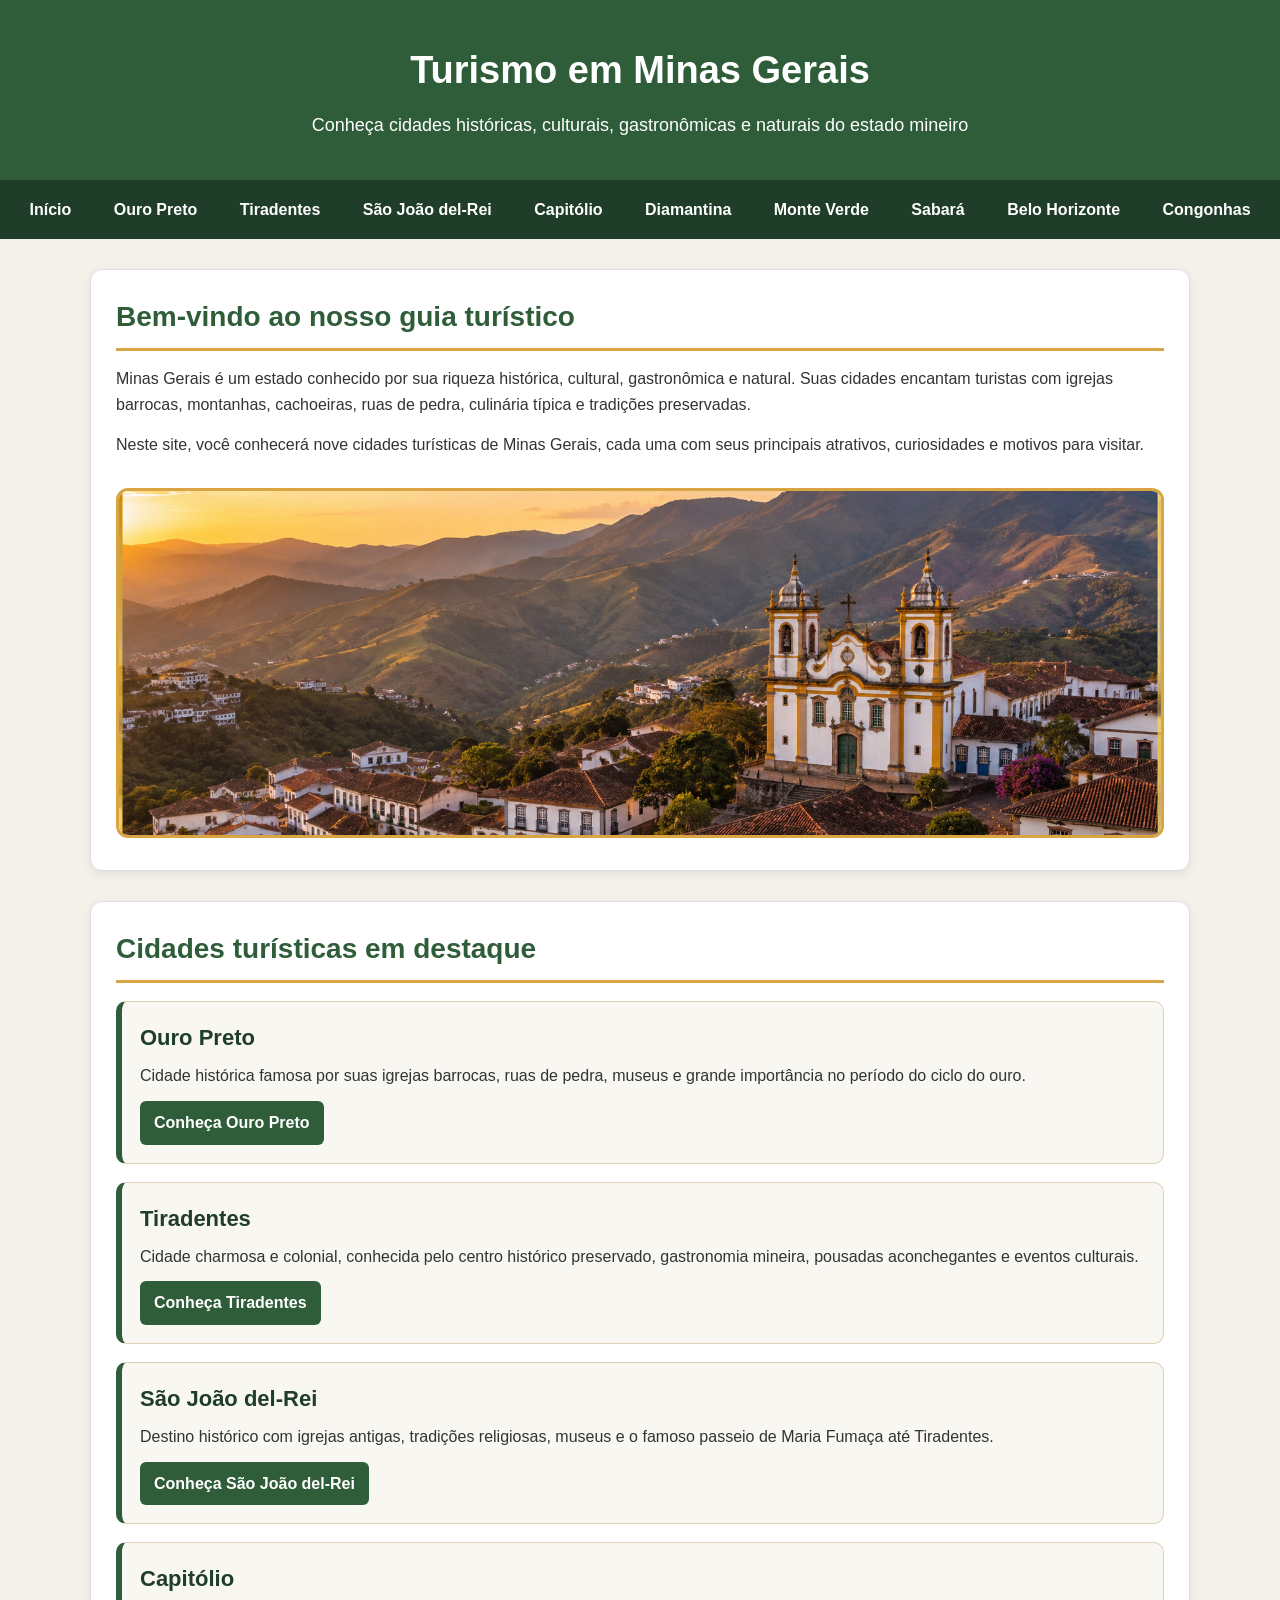
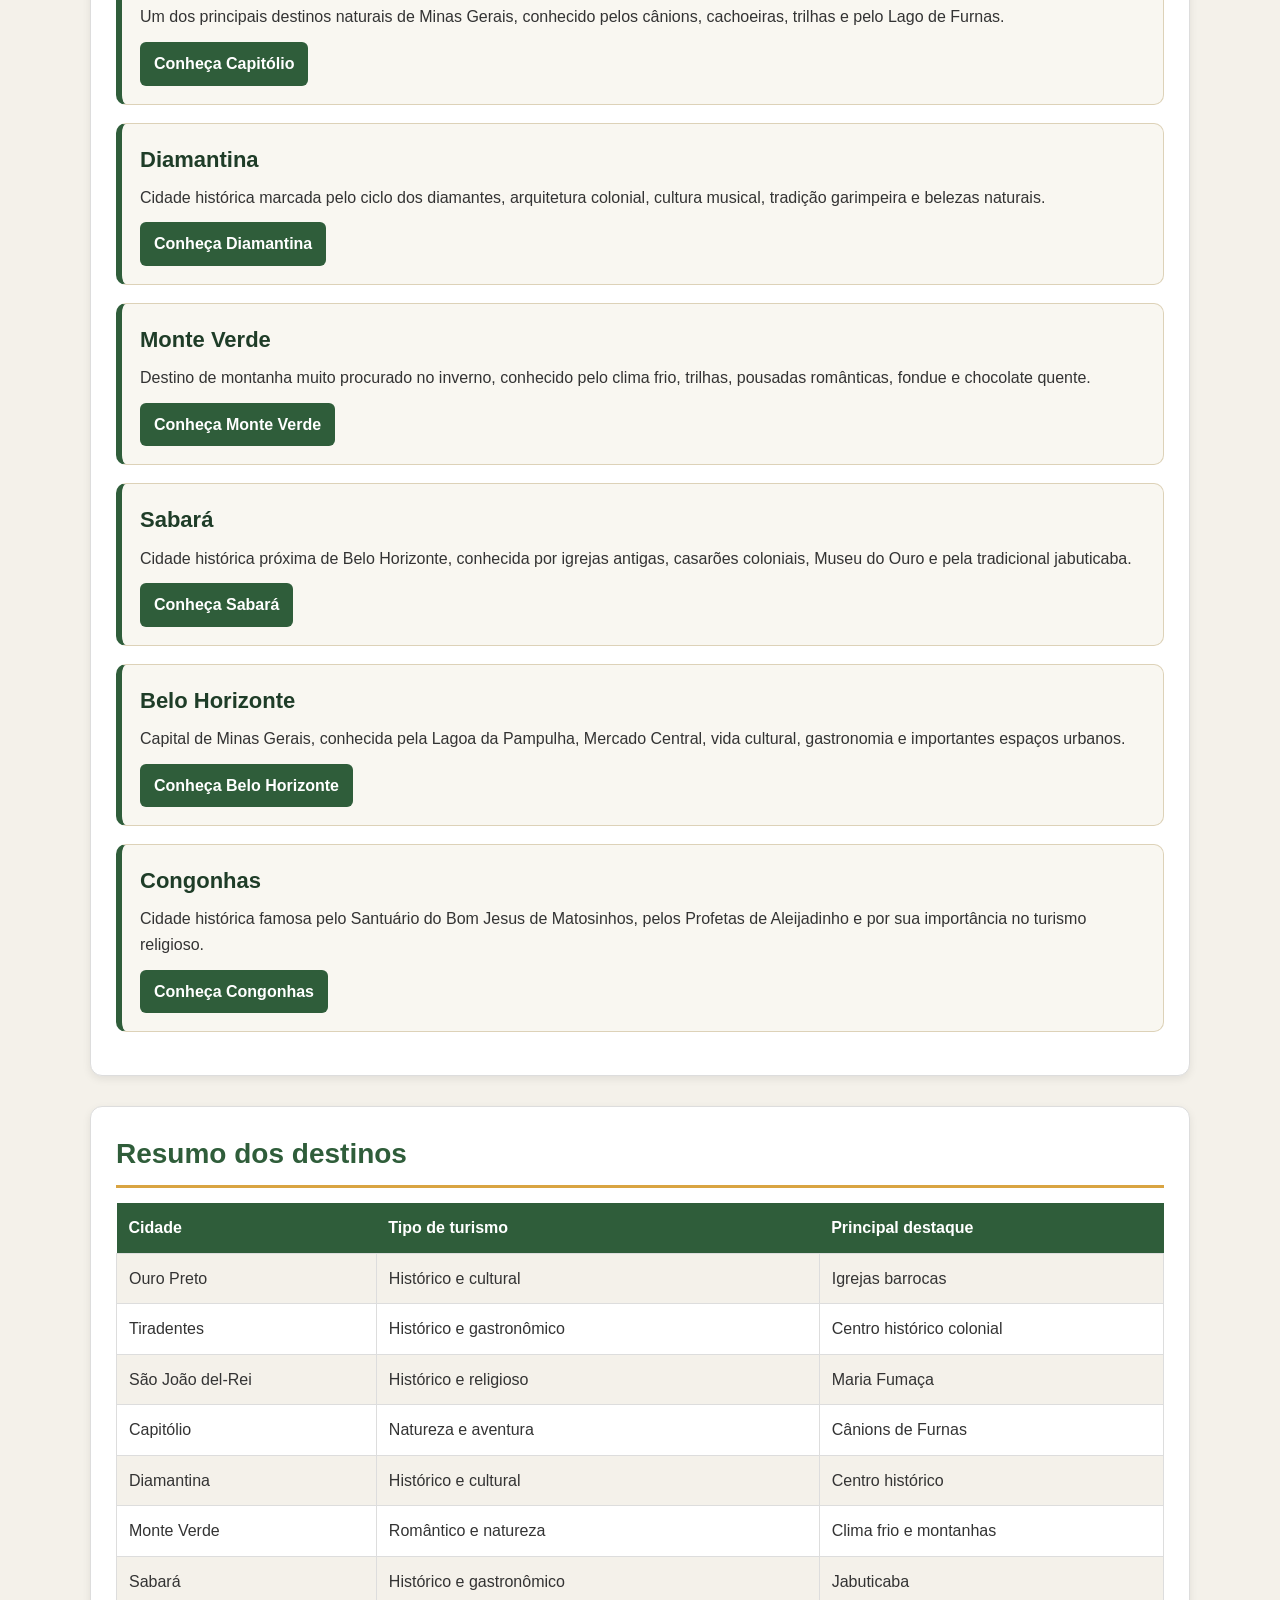
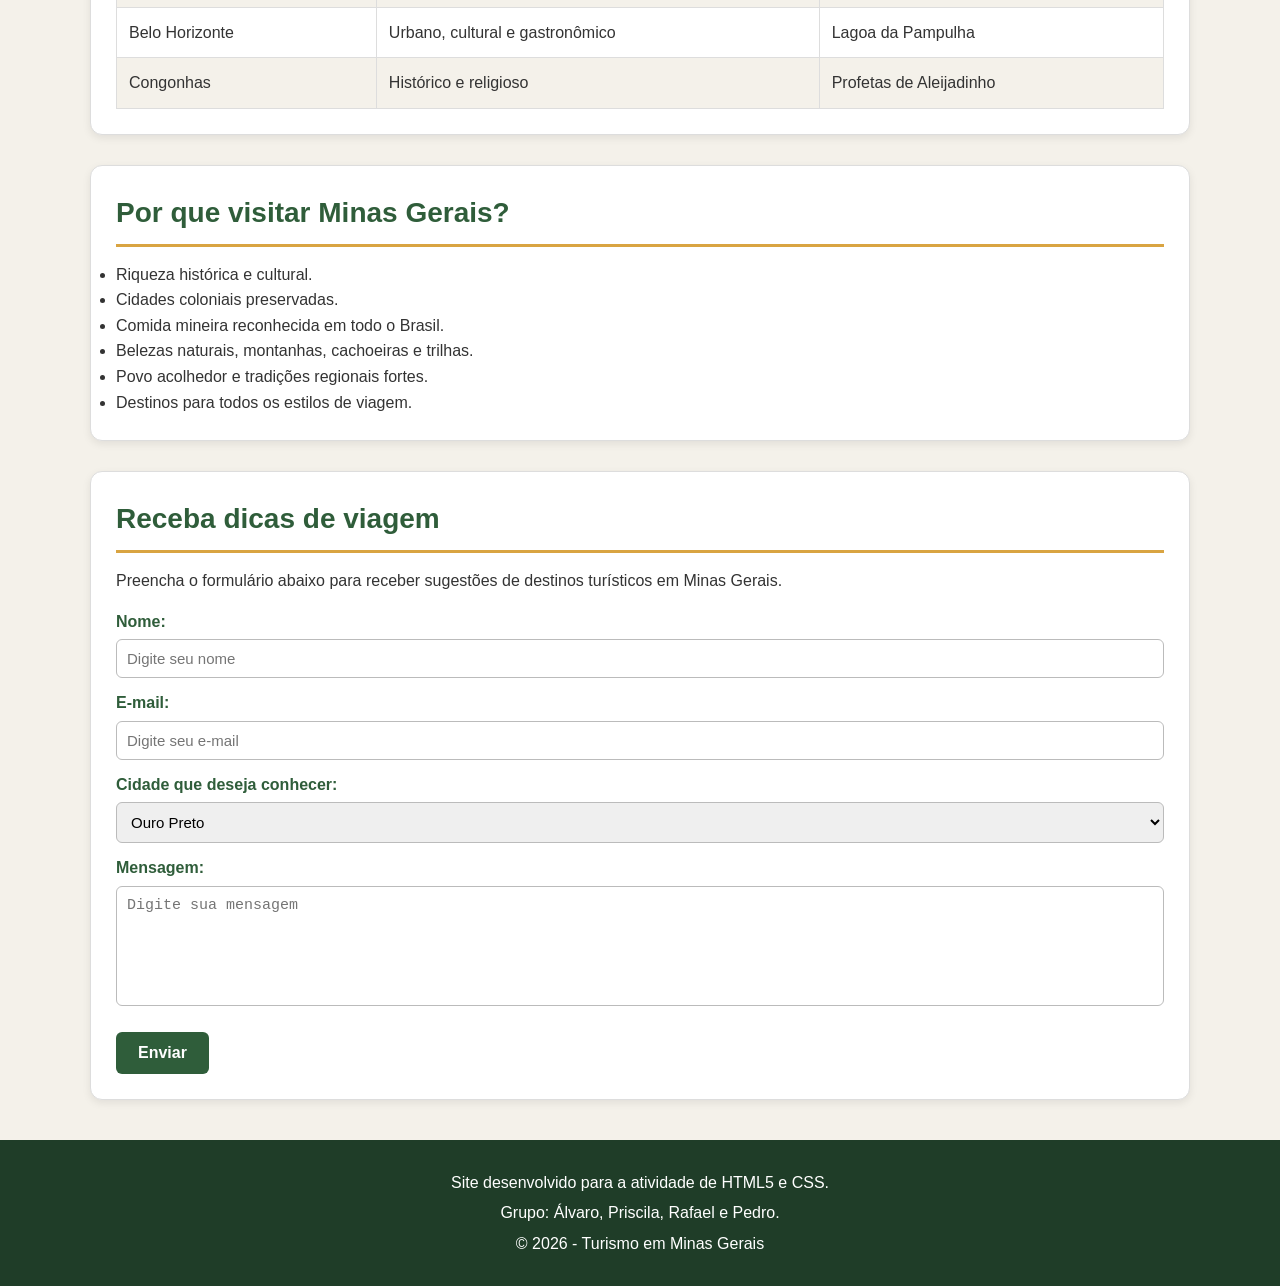
==== index.html @ 2f678bb5 "Primeira versão do site Turismo Minas Gerais" ====
<!DOCTYPE html>
<html lang="pt-BR">

<head>
    <meta charset="UTF-8">
    <meta name="viewport" content="width=device-width, initial-scale=1.0">
    <title>Turismo em Minas Gerais</title>

    <!-- CSS externo -->
    <link rel="stylesheet" href="style.css">
</head>

<body>

    <!-- Cabeçalho do site -->
    <header>
        <h1>Turismo em Minas Gerais</h1>
        <p>Conheça cidades históricas, culturais, gastronômicas e naturais do estado mineiro</p>
    </header>

    <!-- Menu de navegação -->
    <nav>
        <ul>
            <li><a href="index.html">Início</a></li>
            <li><a href="ouro-preto.html">Ouro Preto</a></li>
            <li><a href="tiradentes.html">Tiradentes</a></li>
            <li><a href="sao-joao-del-rei.html">São João del-Rei</a></li>
            <li><a href="capitolio.html">Capitólio</a></li>
            <li><a href="diamantina.html">Diamantina</a></li>
            <li><a href="monte-verde.html">Monte Verde</a></li>
            <li><a href="sabara.html">Sabará</a></li>
            <li><a href="belo-horizonte.html">Belo Horizonte</a></li>
            <li><a href="congonhas.html">Congonhas</a></li>
        </ul>
    </nav>

    <!-- Conteúdo principal -->
    <main>

        <!-- Apresentação inicial -->
        <section id="apresentacao">
            <h2>Bem-vindo ao nosso guia turístico</h2>

            <p>
                Minas Gerais é um estado conhecido por sua riqueza histórica, cultural,
                gastronômica e natural. Suas cidades encantam turistas com igrejas barrocas,
                montanhas, cachoeiras, ruas de pedra, culinária típica e tradições preservadas.
            </p>

            <p>
                Neste site, você conhecerá nove cidades turísticas de Minas Gerais,
                cada uma com seus principais atrativos, curiosidades e motivos para visitar.
            </p>

            <img src="imagemminas1.jpg" alt="Paisagem turística de Minas Gerais">
        </section>

        <!-- Seção das cidades -->
        <section id="cidades">
            <h2>Cidades turísticas em destaque</h2>

            <article class="card-cidade">
                <h3>Ouro Preto</h3>
                <p>
                    Cidade histórica famosa por suas igrejas barrocas, ruas de pedra,
                    museus e grande importância no período do ciclo do ouro.
                </p>
                <a href="ouro-preto.html">Conheça Ouro Preto</a>
            </article>

            <article class="card-cidade">
                <h3>Tiradentes</h3>
                <p>
                    Cidade charmosa e colonial, conhecida pelo centro histórico preservado,
                    gastronomia mineira, pousadas aconchegantes e eventos culturais.
                </p>
                <a href="tiradentes.html">Conheça Tiradentes</a>
            </article>

            <article class="card-cidade">
                <h3>São João del-Rei</h3>
                <p>
                    Destino histórico com igrejas antigas, tradições religiosas,
                    museus e o famoso passeio de Maria Fumaça até Tiradentes.
                </p>
                <a href="sao-joao-del-rei.html">Conheça São João del-Rei</a>
            </article>

            <article class="card-cidade">
                <h3>Capitólio</h3>
                <p>
                    Um dos principais destinos naturais de Minas Gerais, conhecido
                    pelos cânions, cachoeiras, trilhas e pelo Lago de Furnas.
                </p>
                <a href="capitolio.html">Conheça Capitólio</a>
            </article>

            <article class="card-cidade">
                <h3>Diamantina</h3>
                <p>
                    Cidade histórica marcada pelo ciclo dos diamantes, arquitetura colonial,
                    cultura musical, tradição garimpeira e belezas naturais.
                </p>
                <a href="diamantina.html">Conheça Diamantina</a>
            </article>

            <article class="card-cidade">
                <h3>Monte Verde</h3>
                <p>
                    Destino de montanha muito procurado no inverno, conhecido pelo clima frio,
                    trilhas, pousadas românticas, fondue e chocolate quente.
                </p>
                <a href="monte-verde.html">Conheça Monte Verde</a>
            </article>

            <article class="card-cidade">
                <h3>Sabará</h3>
                <p>
                    Cidade histórica próxima de Belo Horizonte, conhecida por igrejas antigas,
                    casarões coloniais, Museu do Ouro e pela tradicional jabuticaba.
                </p>
                <a href="sabara.html">Conheça Sabará</a>
            </article>

            <article class="card-cidade">
                <h3>Belo Horizonte</h3>
                <p>
                    Capital de Minas Gerais, conhecida pela Lagoa da Pampulha,
                    Mercado Central, vida cultural, gastronomia e importantes espaços urbanos.
                </p>
                <a href="belo-horizonte.html">Conheça Belo Horizonte</a>
            </article>

            <article class="card-cidade">
                <h3>Congonhas</h3>
                <p>
                    Cidade histórica famosa pelo Santuário do Bom Jesus de Matosinhos,
                    pelos Profetas de Aleijadinho e por sua importância no turismo religioso.
                </p>
                <a href="congonhas.html">Conheça Congonhas</a>
            </article>
        </section>

        <!-- Tabela comparativa -->
        <section id="resumo">
            <h2>Resumo dos destinos</h2>

            <table>
                <tr>
                    <th>Cidade</th>
                    <th>Tipo de turismo</th>
                    <th>Principal destaque</th>
                </tr>

                <tr>
                    <td>Ouro Preto</td>
                    <td>Histórico e cultural</td>
                    <td>Igrejas barrocas</td>
                </tr>

                <tr>
                    <td>Tiradentes</td>
                    <td>Histórico e gastronômico</td>
                    <td>Centro histórico colonial</td>
                </tr>

                <tr>
                    <td>São João del-Rei</td>
                    <td>Histórico e religioso</td>
                    <td>Maria Fumaça</td>
                </tr>

                <tr>
                    <td>Capitólio</td>
                    <td>Natureza e aventura</td>
                    <td>Cânions de Furnas</td>
                </tr>

                <tr>
                    <td>Diamantina</td>
                    <td>Histórico e cultural</td>
                    <td>Centro histórico</td>
                </tr>

                <tr>
                    <td>Monte Verde</td>
                    <td>Romântico e natureza</td>
                    <td>Clima frio e montanhas</td>
                </tr>

                <tr>
                    <td>Sabará</td>
                    <td>Histórico e gastronômico</td>
                    <td>Jabuticaba</td>
                </tr>

                <tr>
                    <td>Belo Horizonte</td>
                    <td>Urbano, cultural e gastronômico</td>
                    <td>Lagoa da Pampulha</td>
                </tr>

                <tr>
                    <td>Congonhas</td>
                    <td>Histórico e religioso</td>
                    <td>Profetas de Aleijadinho</td>
                </tr>
            </table>
        </section>

        <!-- Lista de motivos para visitar Minas Gerais -->
        <section id="motivos">
            <h2>Por que visitar Minas Gerais?</h2>

            <ul>
                <li>Riqueza histórica e cultural.</li>
                <li>Cidades coloniais preservadas.</li>
                <li>Comida mineira reconhecida em todo o Brasil.</li>
                <li>Belezas naturais, montanhas, cachoeiras e trilhas.</li>
                <li>Povo acolhedor e tradições regionais fortes.</li>
                <li>Destinos para todos os estilos de viagem.</li>
            </ul>
        </section>

        <!-- Formulário -->
        <section id="formulario">
            <h2>Receba dicas de viagem</h2>

            <p>
                Preencha o formulário abaixo para receber sugestões de destinos turísticos
                em Minas Gerais.
            </p>

            <form>
                <label for="nome">Nome:</label>
                <input type="text" id="nome" name="nome" placeholder="Digite seu nome">

                <label for="email">E-mail:</label>
                <input type="email" id="email" name="email" placeholder="Digite seu e-mail">

                <label for="cidade">Cidade que deseja conhecer:</label>
                <select id="cidade" name="cidade">
                    <option value="ouro-preto">Ouro Preto</option>
                    <option value="tiradentes">Tiradentes</option>
                    <option value="sao-joao-del-rei">São João del-Rei</option>
                    <option value="capitolio">Capitólio</option>
                    <option value="diamantina">Diamantina</option>
                    <option value="monte-verde">Monte Verde</option>
                    <option value="sabara">Sabará</option>
                    <option value="belo-horizonte">Belo Horizonte</option>
                    <option value="congonhas">Congonhas</option>
                </select>

                <label for="mensagem">Mensagem:</label>
                <textarea id="mensagem" name="mensagem" placeholder="Digite sua mensagem"></textarea>

                <button type="submit">Enviar</button>
            </form>
        </section>

    </main>

    <!-- Rodapé -->
    <footer>
        <p>Site desenvolvido para a atividade de HTML5 e CSS.</p>
        <p>Grupo: Álvaro, Priscila, Rafael e Pedro.</p>
        <p>&copy; 2026 - Turismo em Minas Gerais</p>
    </footer>

</body>

</html>
---- style.css ----
/* ============================= */
/* CONFIGURAÇÃO GERAL DO SITE */
/* ============================= */

* {
    margin: 0;
    padding: 0;
    box-sizing: border-box;
}

body {
    font-family: Arial, Helvetica, sans-serif;
    background-color: #f4f1ea;
    color: #333333;
    line-height: 1.6;
}

/* ============================= */
/* CABEÇALHO */
/* ============================= */

header {
    background-color: #2f5d3a;
    color: white;
    text-align: center;
    padding: 40px 20px;
}

header h1 {
    font-size: 38px;
    margin-bottom: 10px;
}

header p {
    font-size: 18px;
}

/* ============================= */
/* MENU DE NAVEGAÇÃO */
/* ============================= */

nav {
    background-color: #1f3d28;
    padding: 12px 0;
}

nav ul {
    list-style: none;
    text-align: center;
}

nav ul li {
    display: inline-block;
    margin: 5px;
}

nav ul li a {
    color: white;
    text-decoration: none;
    padding: 10px 14px;
    border-radius: 6px;
    font-weight: bold;
    transition: 0.3s;
}

/* Hover obrigatório no CSS */
nav ul li a:hover {
    background-color: #d9a441;
    color: #1f3d28;
}

/* ============================= */
/* CONTEÚDO PRINCIPAL */
/* ============================= */

main {
    width: 90%;
    max-width: 1100px;
    margin: 30px auto;
}

/* Estilização das seções */
section {
    background-color: white;
    padding: 25px;
    margin-bottom: 30px;
    border-radius: 12px;
    border: 1px solid #dddddd;
    box-shadow: 0 3px 8px rgba(0, 0, 0, 0.08);
}

section h2 {
    color: #2f5d3a;
    font-size: 28px;
    margin-bottom: 15px;
    border-bottom: 3px solid #d9a441;
    padding-bottom: 8px;
}

section p {
    margin-bottom: 15px;
    font-size: 16px;
}

/* Imagem principal */
section img {
    width: 100%;
    height: 350px;
    object-fit: cover;
    border-radius: 12px;
    border: 3px solid #d9a441;
    margin-top: 15px;

}

/* ============================= */
/* CARDS DAS CIDADES */
/* ============================= */

article {
    background-color: #f9f7f1;
    border: 1px solid #ddd2b8;
    border-left: 6px solid #2f5d3a;
    padding: 18px;
    margin: 18px 0;
    border-radius: 10px;
}

article h3 {
    color: #1f3d28;
    font-size: 22px;
    margin-bottom: 8px;
}

article p {
    margin-bottom: 12px;
}

article a {
    display: inline-block;
    background-color: #2f5d3a;
    color: white;
    text-decoration: none;
    padding: 9px 14px;
    border-radius: 6px;
    font-weight: bold;
    transition: 0.3s;
}

article a:hover {
    background-color: #d9a441;
    color: #1f3d28;
}

/* ============================= */
/* TABELA */
/* ============================= */

table {
    width: 100%;
    border-collapse: collapse;
    margin-top: 15px;
}

table th {
    background-color: #2f5d3a;
    color: white;
    padding: 12px;
    text-align: left;
}

table td {
    padding: 12px;
    border: 1px solid #dddddd;
}

table tr:nth-child(even) {
    background-color: #f4f1ea;
}

table tr:hover {
    background-color: #efe2bd;
}

/* ============================= */
/* FORMULÁRIO */
/* ============================= */

form {
    margin-top: 15px;
}

label {
    display: block;
    font-weight: bold;
    margin-top: 12px;
    color: #2f5d3a;
}

input,
select,
textarea {
    width: 100%;
    padding: 10px;
    margin-top: 5px;
    border: 1px solid #bbbbbb;
    border-radius: 6px;
    font-size: 15px;
}

textarea {
    height: 120px;
    resize: none;
}

input:focus,
select:focus,
textarea:focus {
    outline: none;
    border-color: #2f5d3a;
    box-shadow: 0 0 5px rgba(47, 93, 58, 0.4);
}

button {
    margin-top: 18px;
    background-color: #2f5d3a;
    color: white;
    border: none;
    padding: 12px 22px;
    border-radius: 6px;
    font-size: 16px;
    font-weight: bold;
    cursor: pointer;
    transition: 0.3s;
}

button:hover {
    background-color: #d9a441;
    color: #1f3d28;
}

/* ============================= */
/* RODAPÉ */
/* ============================= */

footer {
    background-color: #1f3d28;
    color: white;
    text-align: center;
    padding: 25px 15px;
    margin-top: 40px;
}

footer p {
    margin: 5px 0;
}

/* ============================= */
/* EXEMPLOS DE CLASSE E ID */
/* ============================= */

/* Classe que pode ser usada em cards ou destaques */
.destaque {
    background-color: #efe2bd;
    border-left: 5px solid #d9a441;
    padding: 15px;
    border-radius: 8px;
}

/* ID que pode ser usado em uma área principal da página */
#banner-principal {
    background-color: #2f5d3a;
    color: white;
    padding: 30px;
    border-radius: 12px;
}

/* ============================= */
/* RESPONSIVIDADE BÁSICA */
/* ============================= */

@media (max-width: 768px) {
    header h1 {
        font-size: 30px;
    }

    header p {
        font-size: 16px;
    }

    nav ul li {
        display: block;
        margin: 8px 0;
    }

    main {
        width: 95%;
    }

    section {
        padding: 18px;
    }

    section h2 {
        font-size: 24px;
    }

    table {
        font-size: 14px;
    }
}
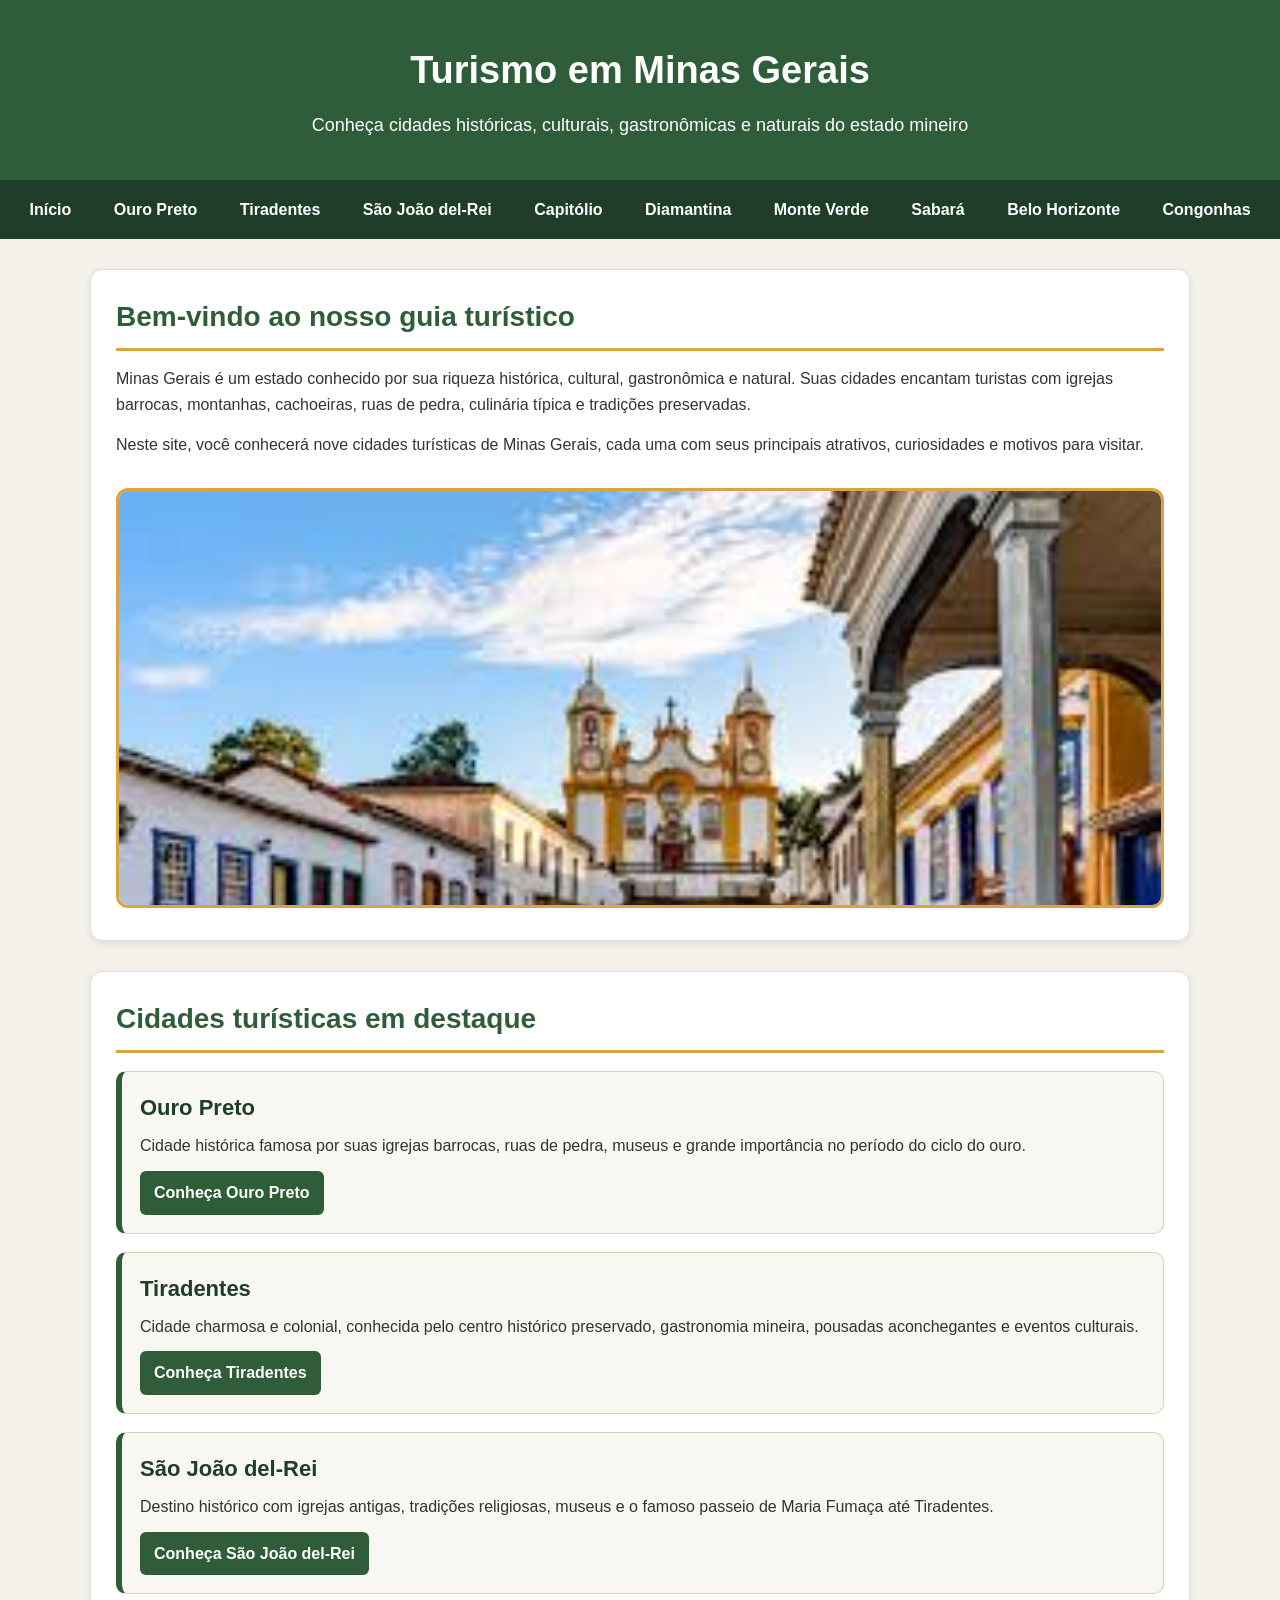
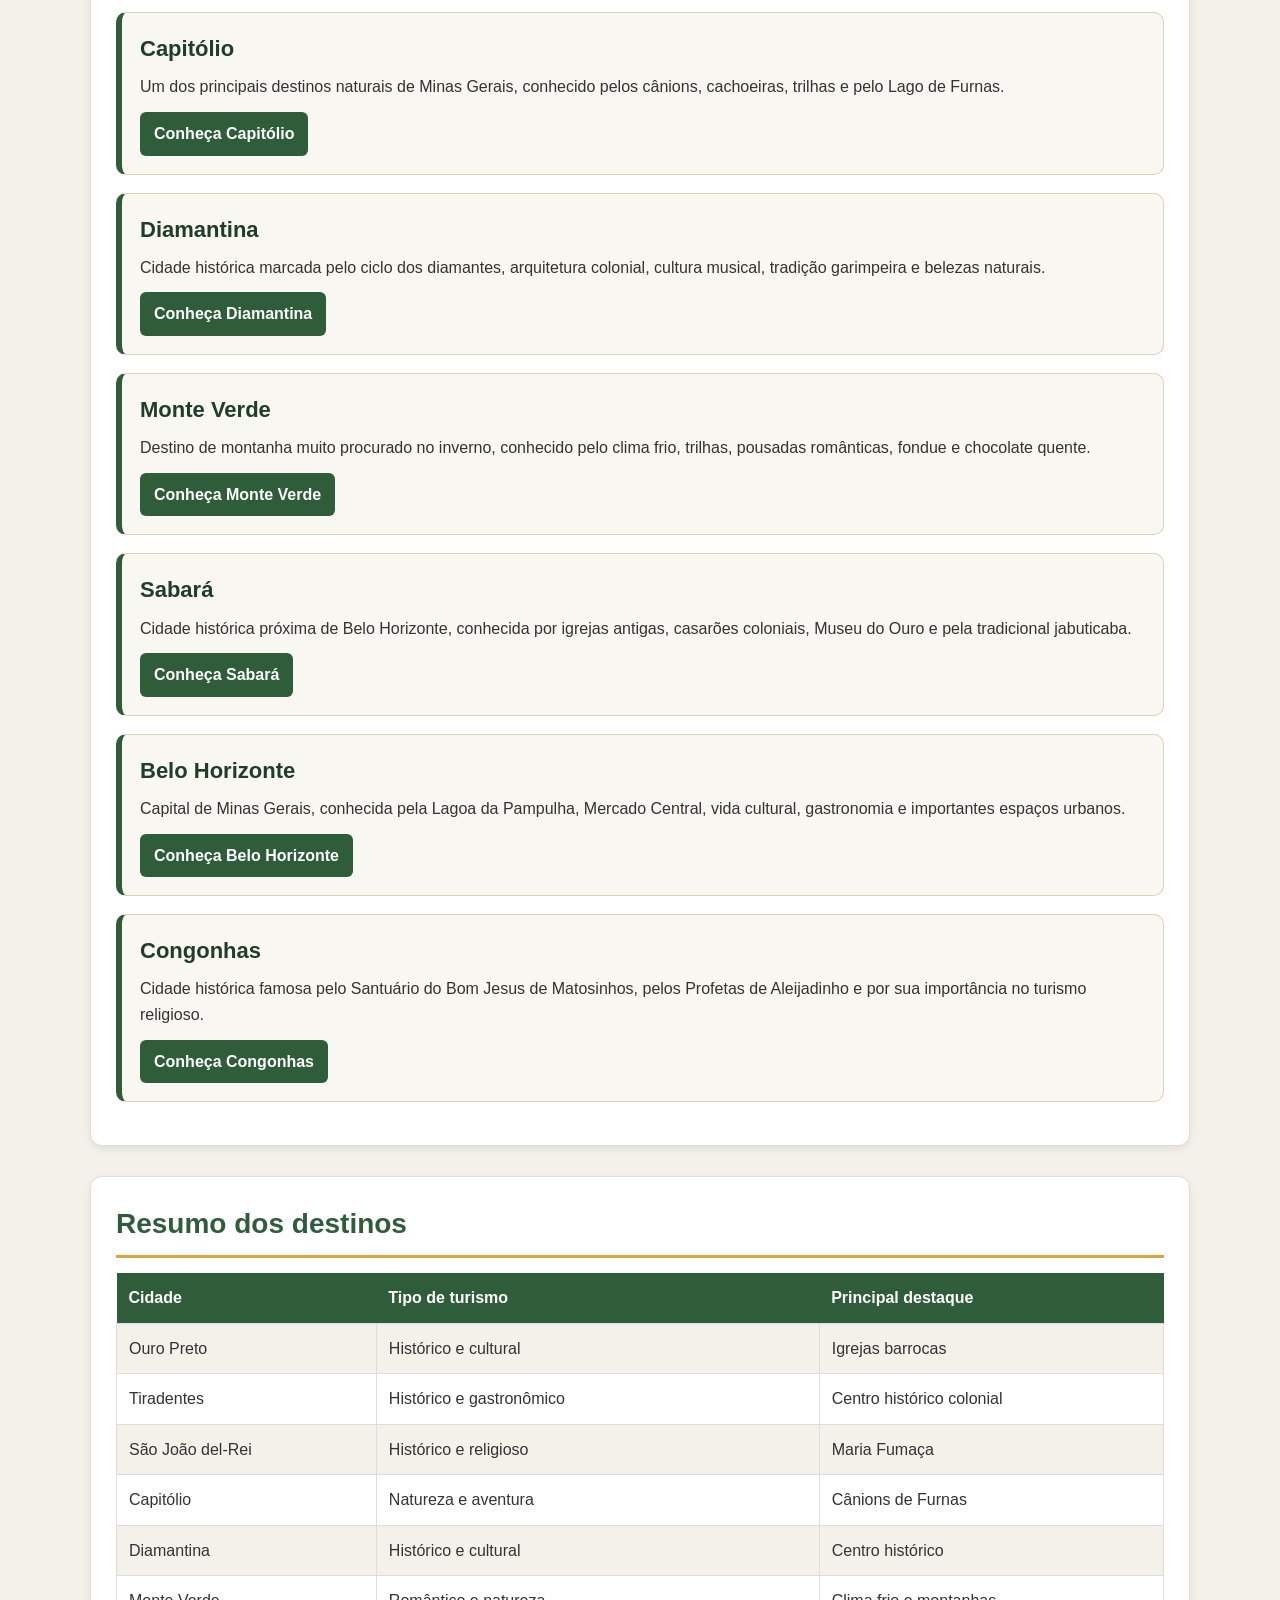
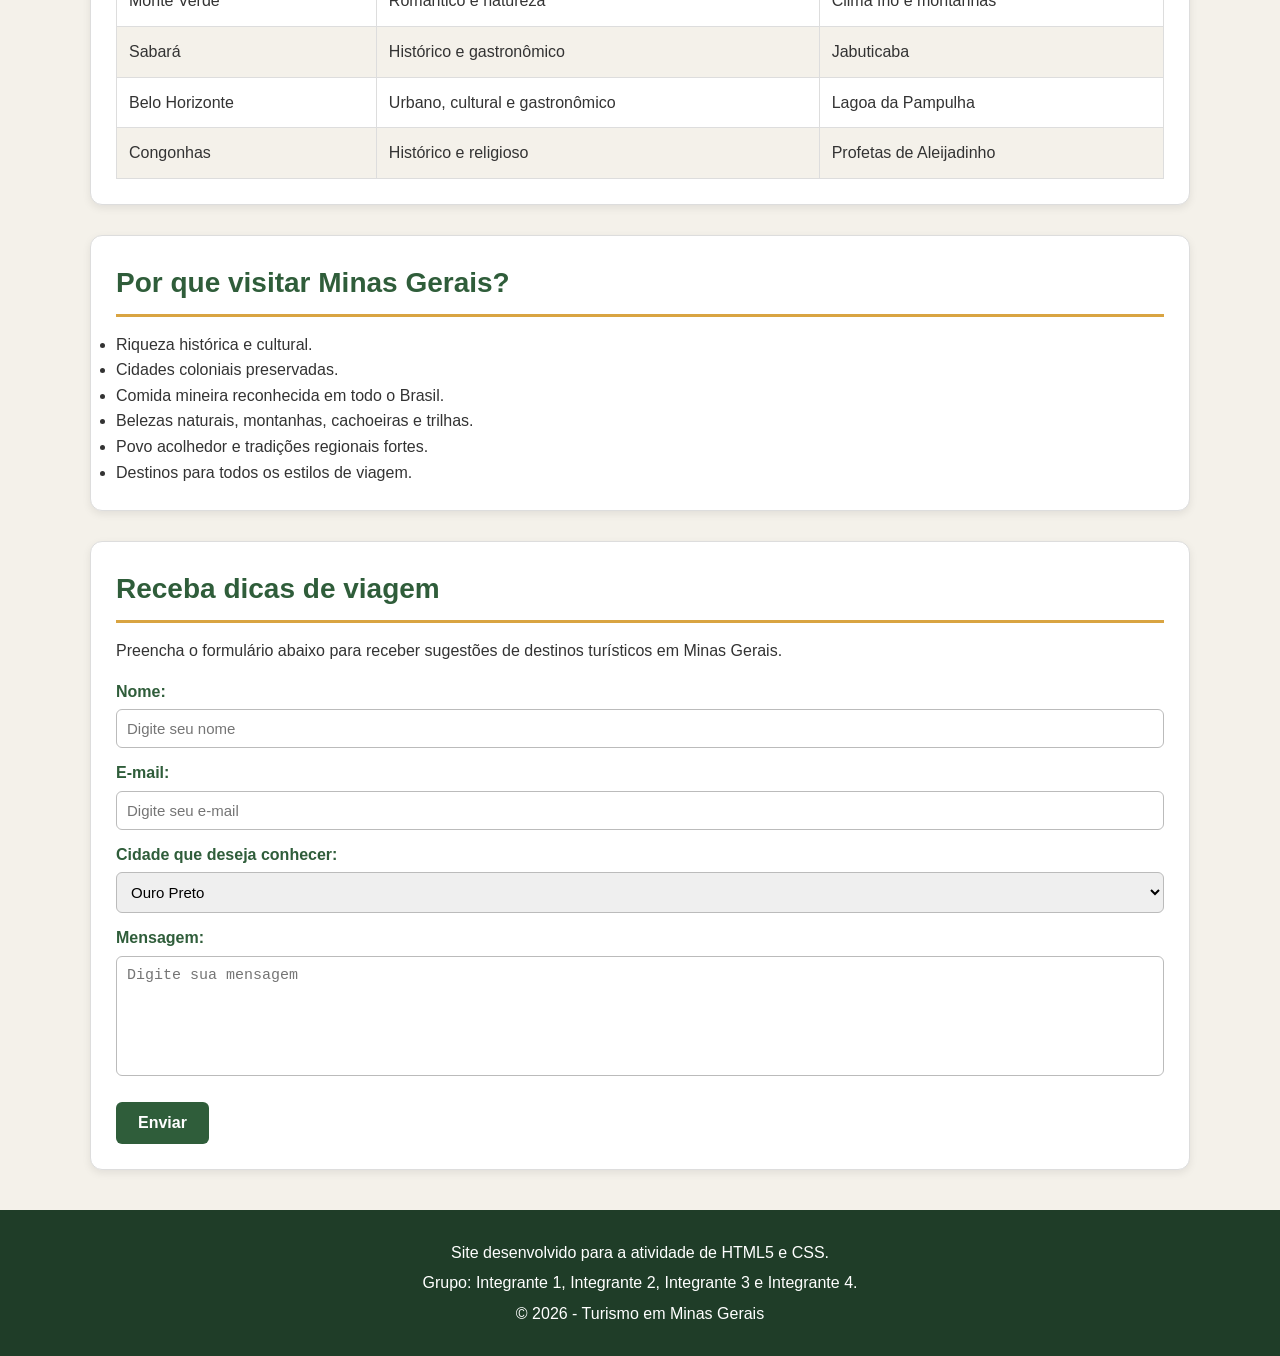
==== commit c5713ba0: "Atualização dos arquivos do projeto" ====
--- a/index.html
+++ b/index.html
@@ -52,7 +52,7 @@
                 cada uma com seus principais atrativos, curiosidades e motivos para visitar.
             </p>
 
-            <img src="imagemminas1.jpg" alt="Paisagem turística de Minas Gerais">
+            <img src="imagemminas1.jpeg" alt="Paisagem turística de Minas Gerais">
         </section>
 
         <!-- Seção das cidades -->
@@ -263,7 +263,7 @@
     <!-- Rodapé -->
     <footer>
         <p>Site desenvolvido para a atividade de HTML5 e CSS.</p>
-        <p>Grupo: Álvaro, Priscila, Rafael e Pedro.</p>
+        <p>Grupo: Integrante 1, Integrante 2, Integrante 3 e Integrante 4.</p>
         <p>&copy; 2026 - Turismo em Minas Gerais</p>
     </footer>
 
--- a/style.css
+++ b/style.css
@@ -105,12 +105,11 @@
 /* Imagem principal */
 section img {
     width: 100%;
-    height: 350px;
+    max-height: 420px;
     object-fit: cover;
     border-radius: 12px;
     border: 3px solid #d9a441;
     margin-top: 15px;
-
 }
 
 /* ============================= */
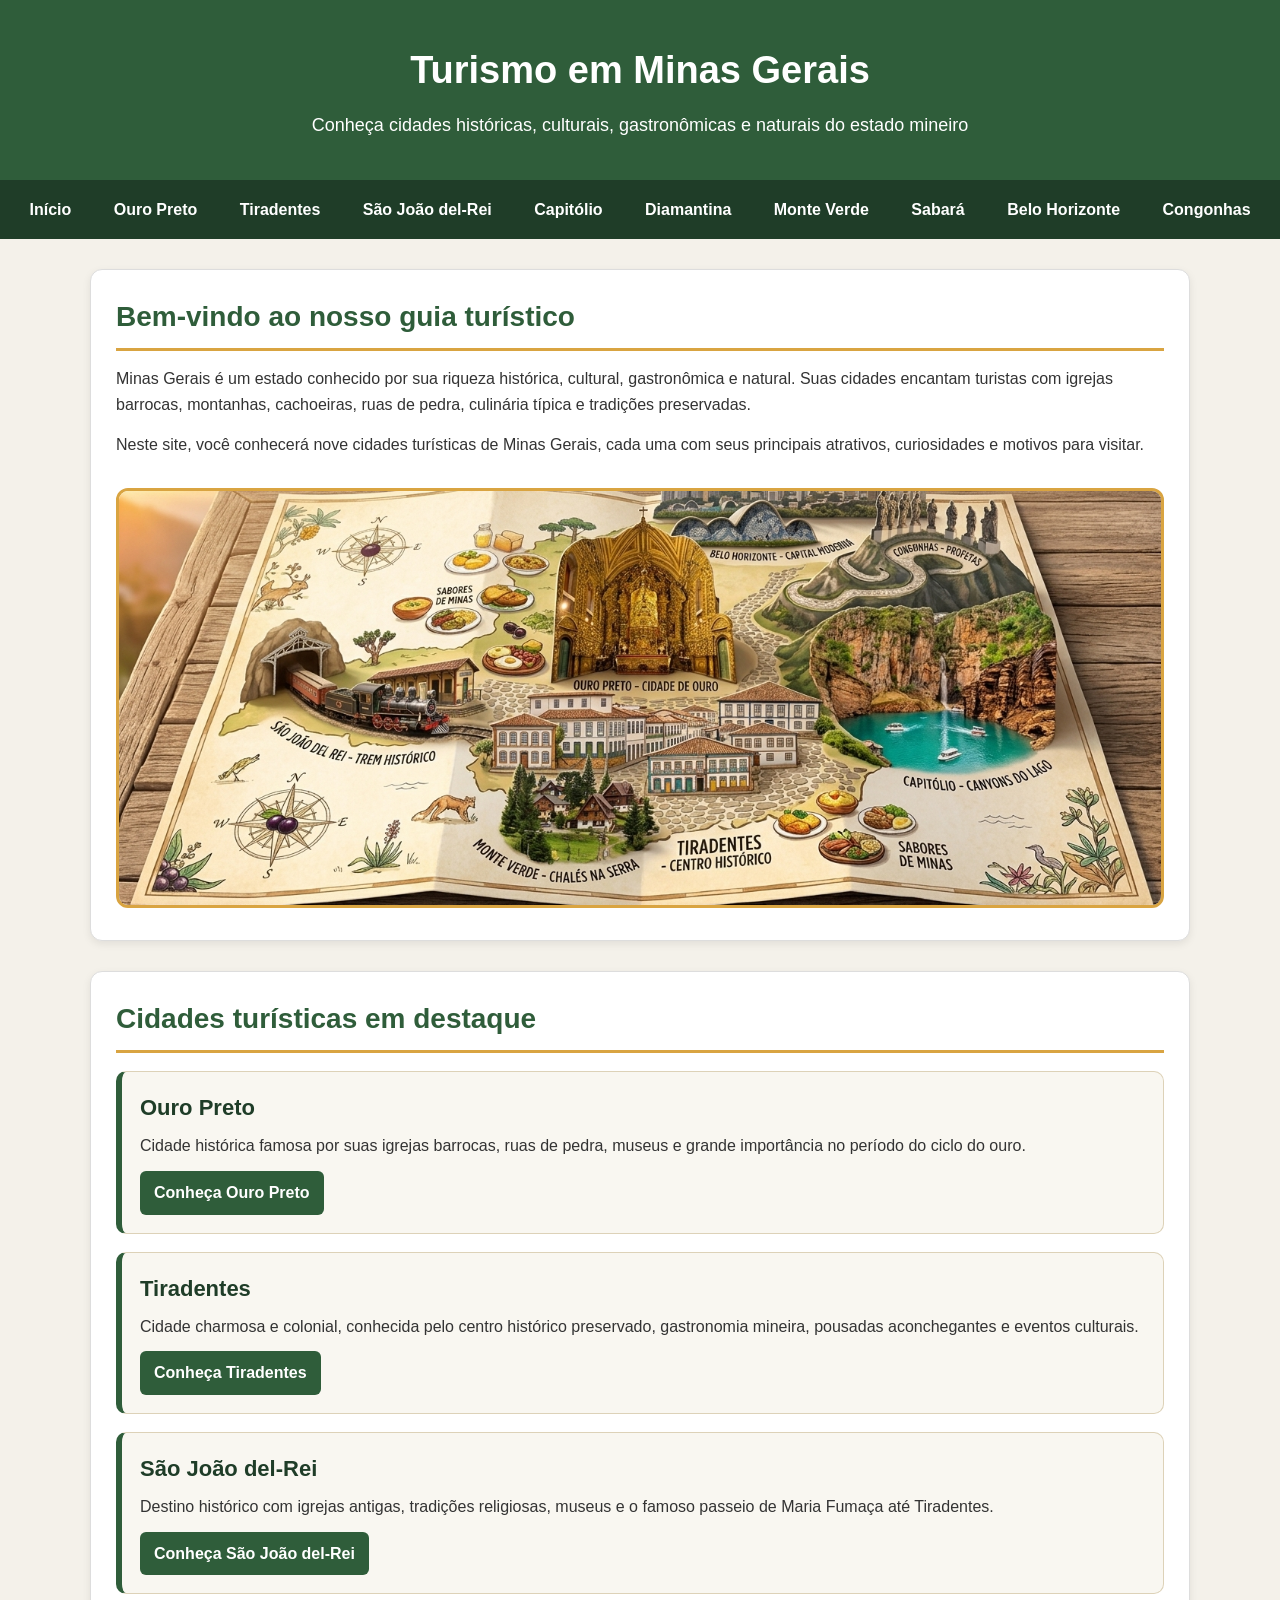
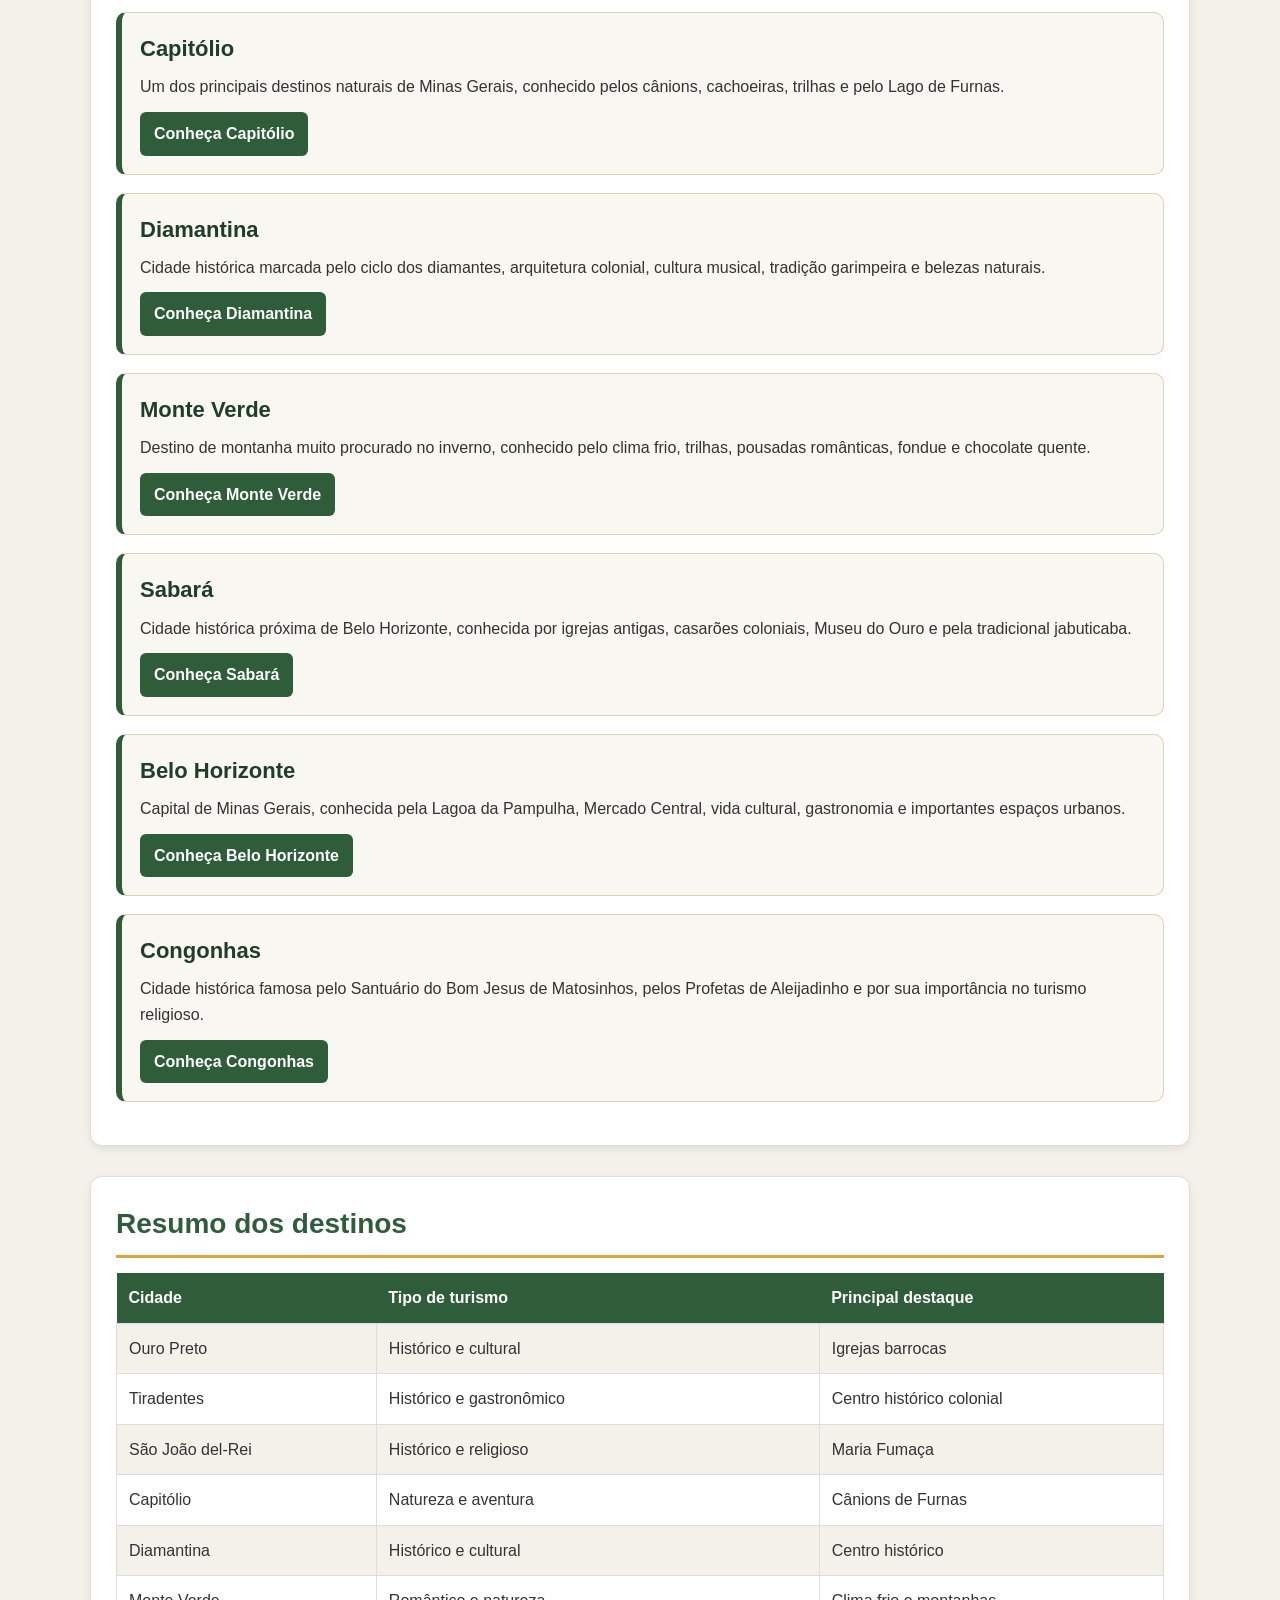
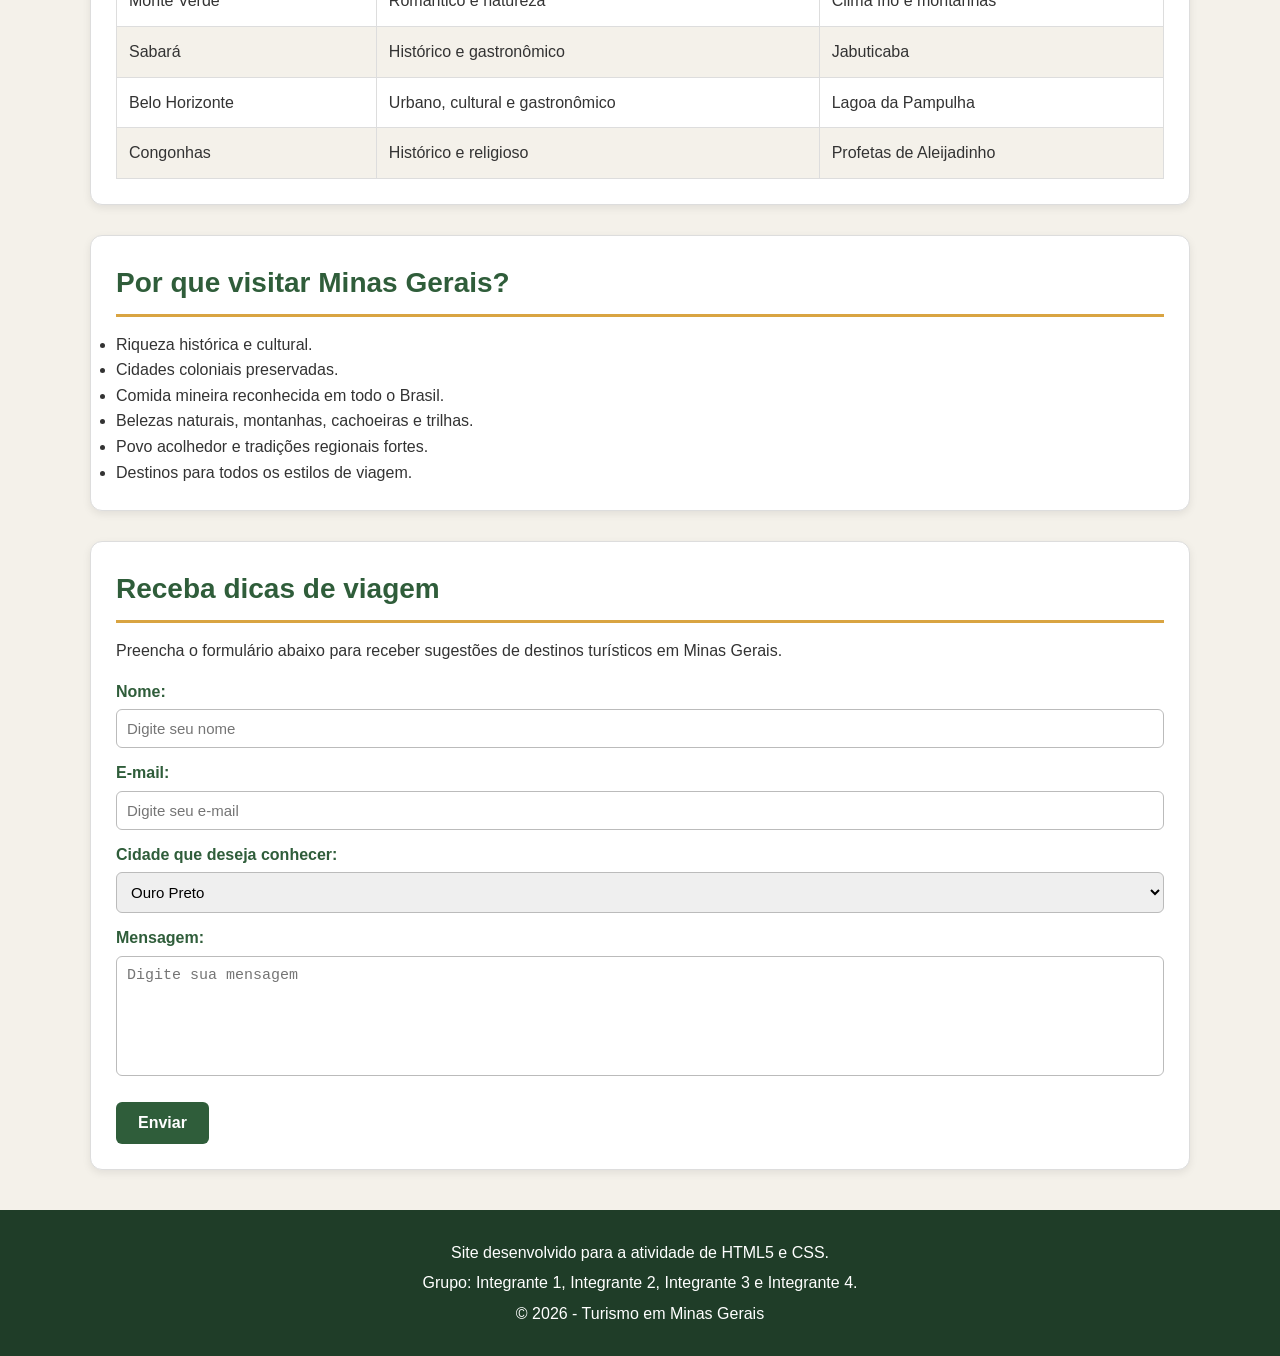
==== commit 86d00d60: "Atualização feita por Álvaro" ====
--- a/index.html
+++ b/index.html
@@ -52,7 +52,7 @@
                 cada uma com seus principais atrativos, curiosidades e motivos para visitar.
             </p>
 
-            <img src="imagemminas1.jpeg" alt="Paisagem turística de Minas Gerais">
+            <img src="Imagens/Img_Minas.png" alt="Paisagem turística de Minas Gerais">
         </section>
 
         <!-- Seção das cidades -->
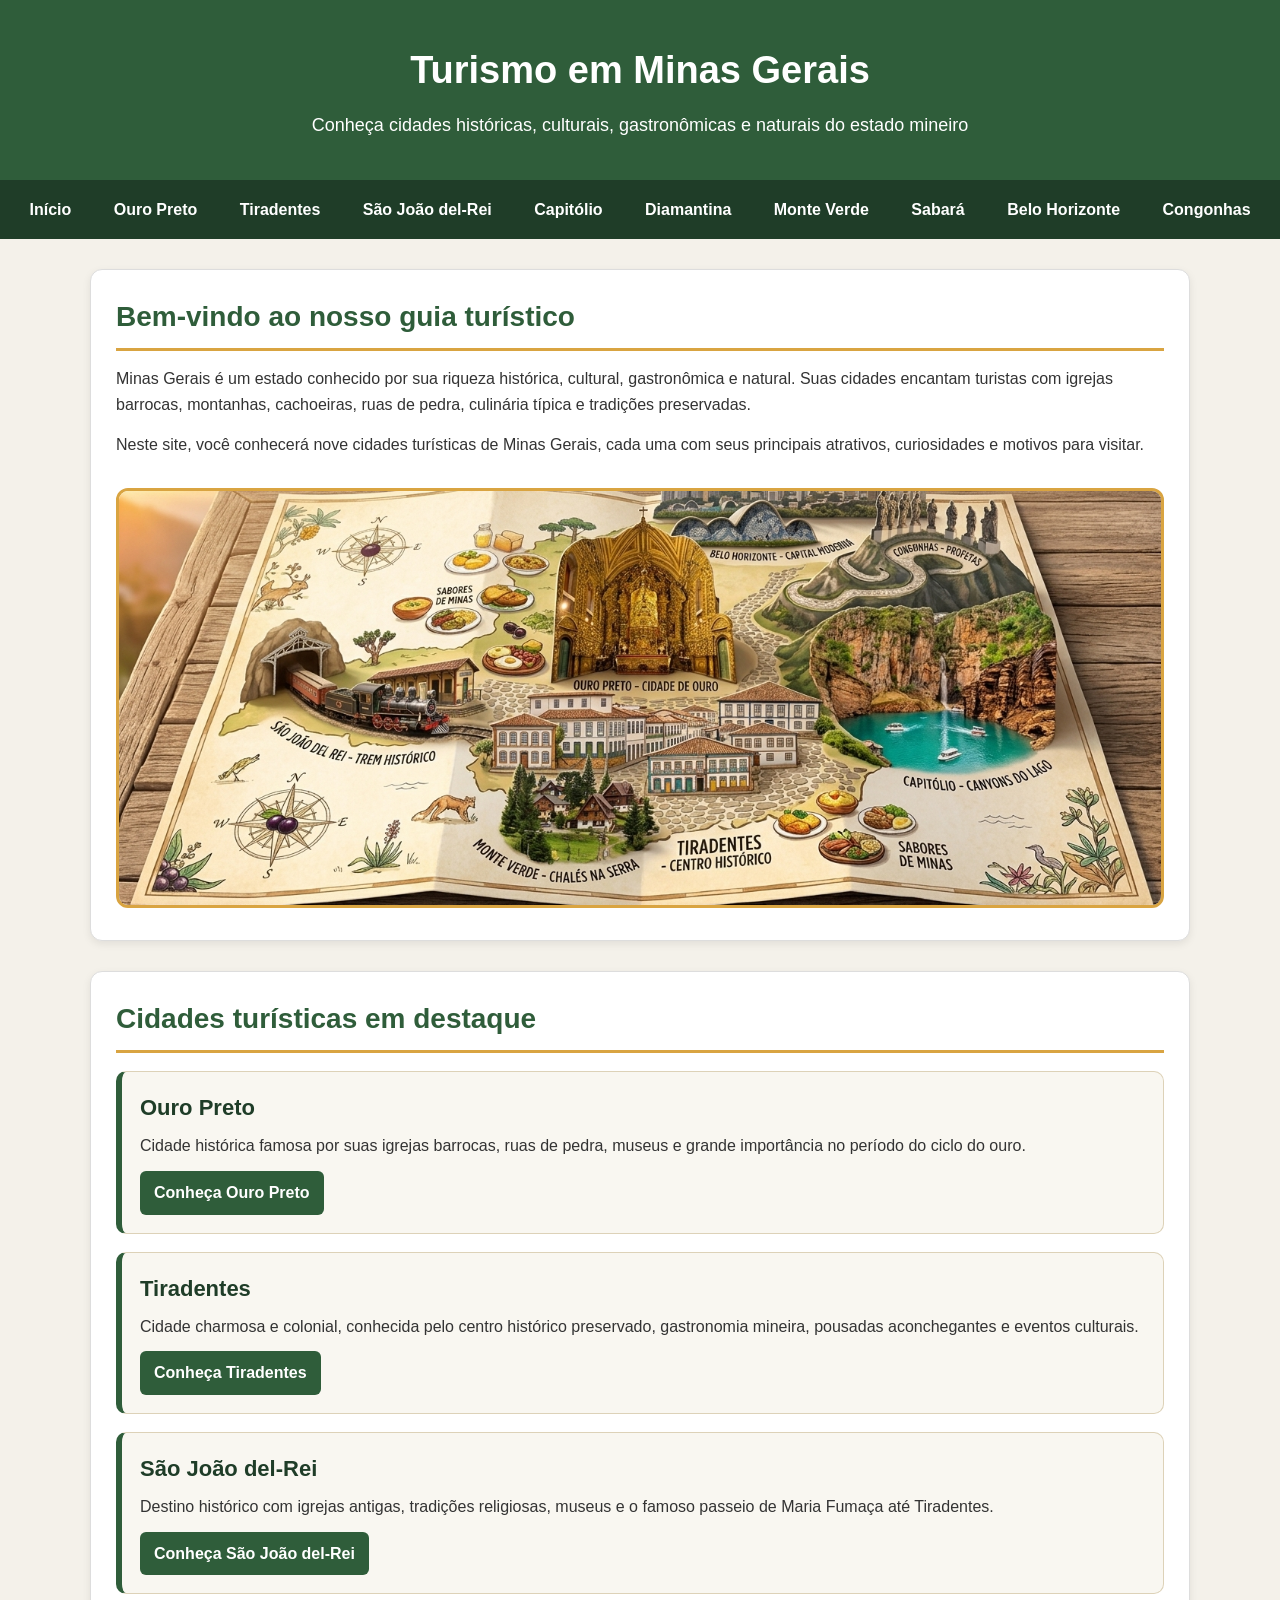
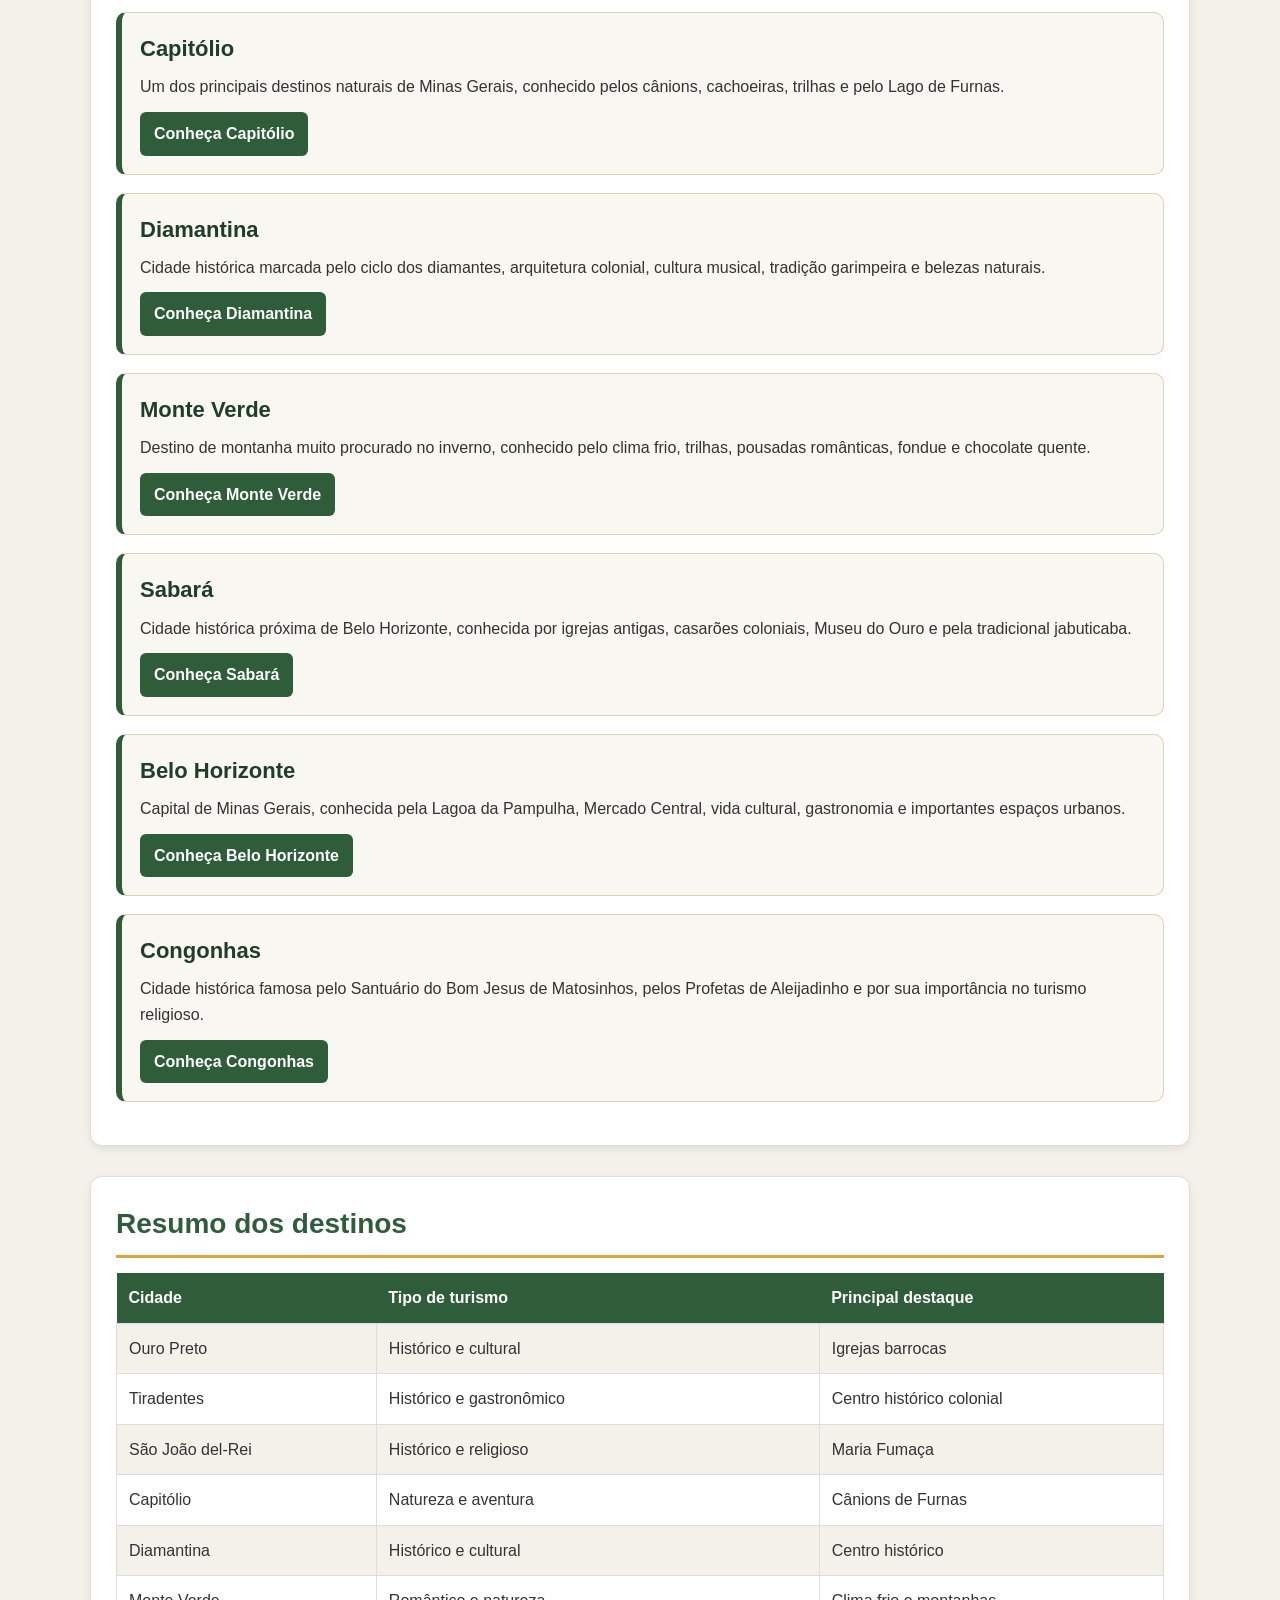
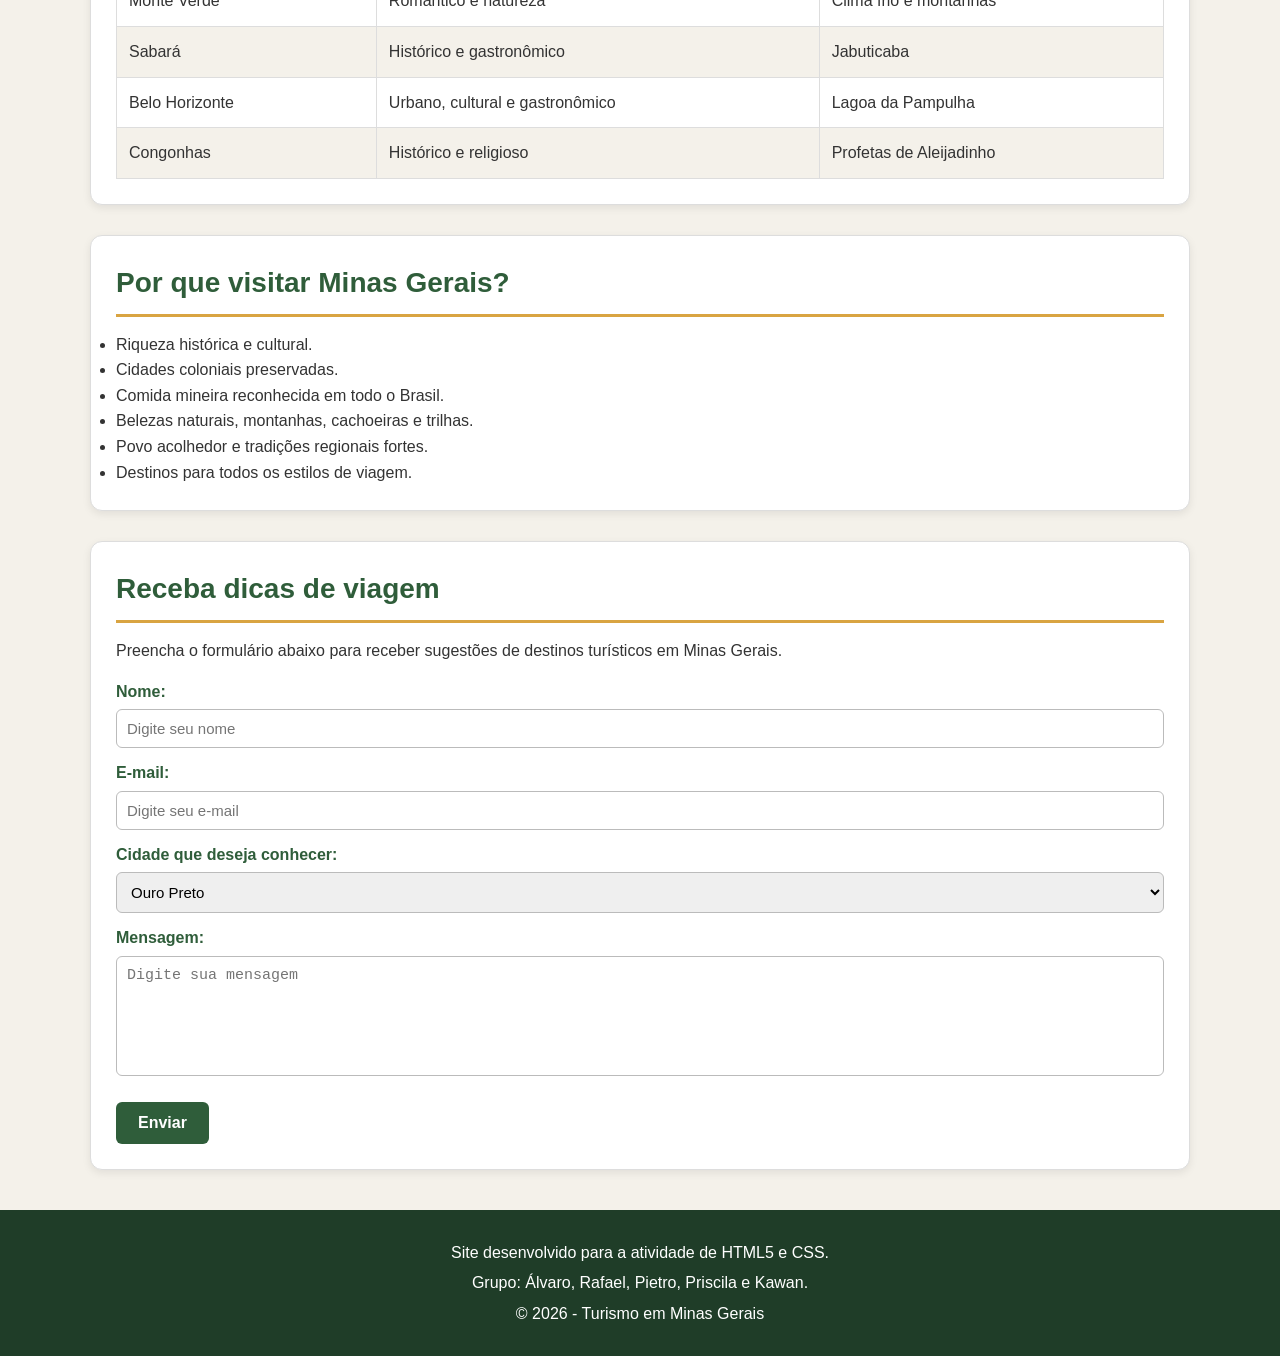
==== commit 474f79c7: "Atualizado" ====
--- a/index.html
+++ b/index.html
@@ -263,7 +263,7 @@
     <!-- Rodapé -->
     <footer>
         <p>Site desenvolvido para a atividade de HTML5 e CSS.</p>
-        <p>Grupo: Integrante 1, Integrante 2, Integrante 3 e Integrante 4.</p>
+        <p>Grupo: Álvaro, Rafael, Pietro, Priscila e Kawan.</p>
         <p>&copy; 2026 - Turismo em Minas Gerais</p>
     </footer>
 
